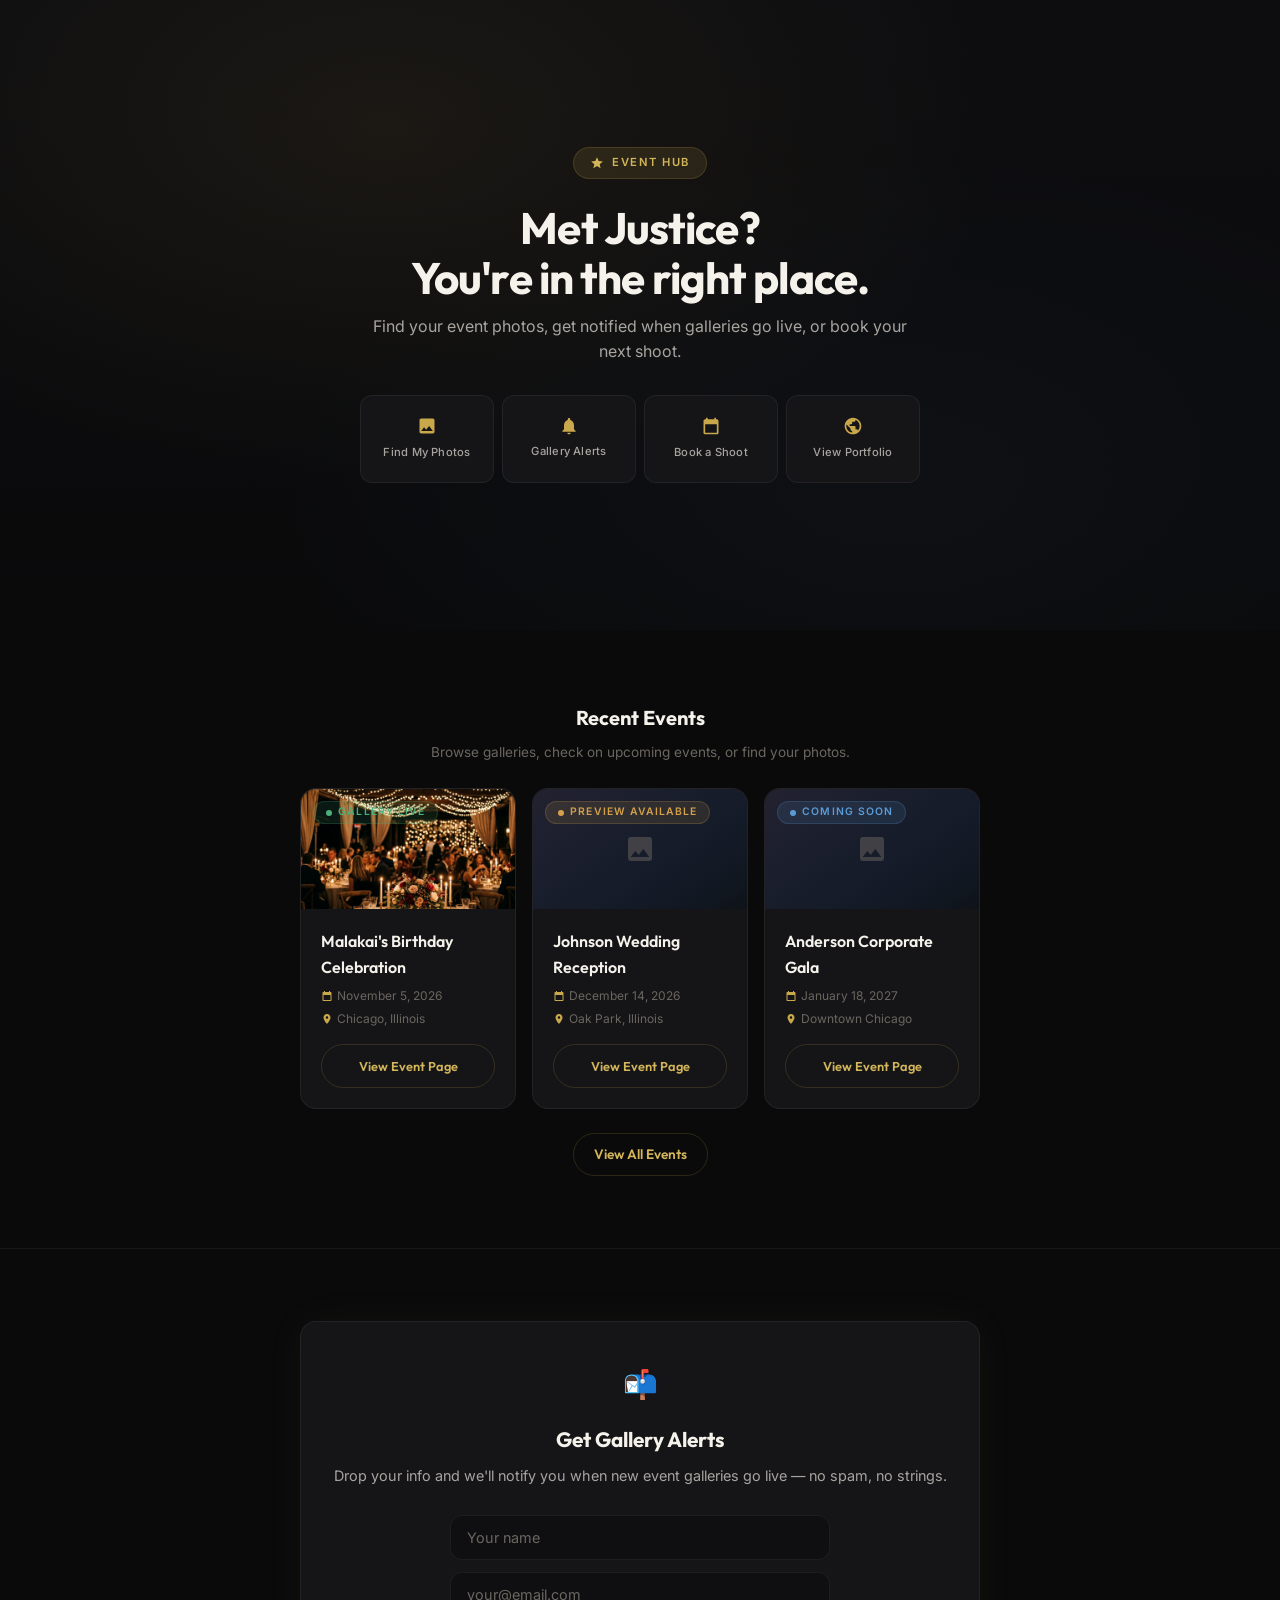
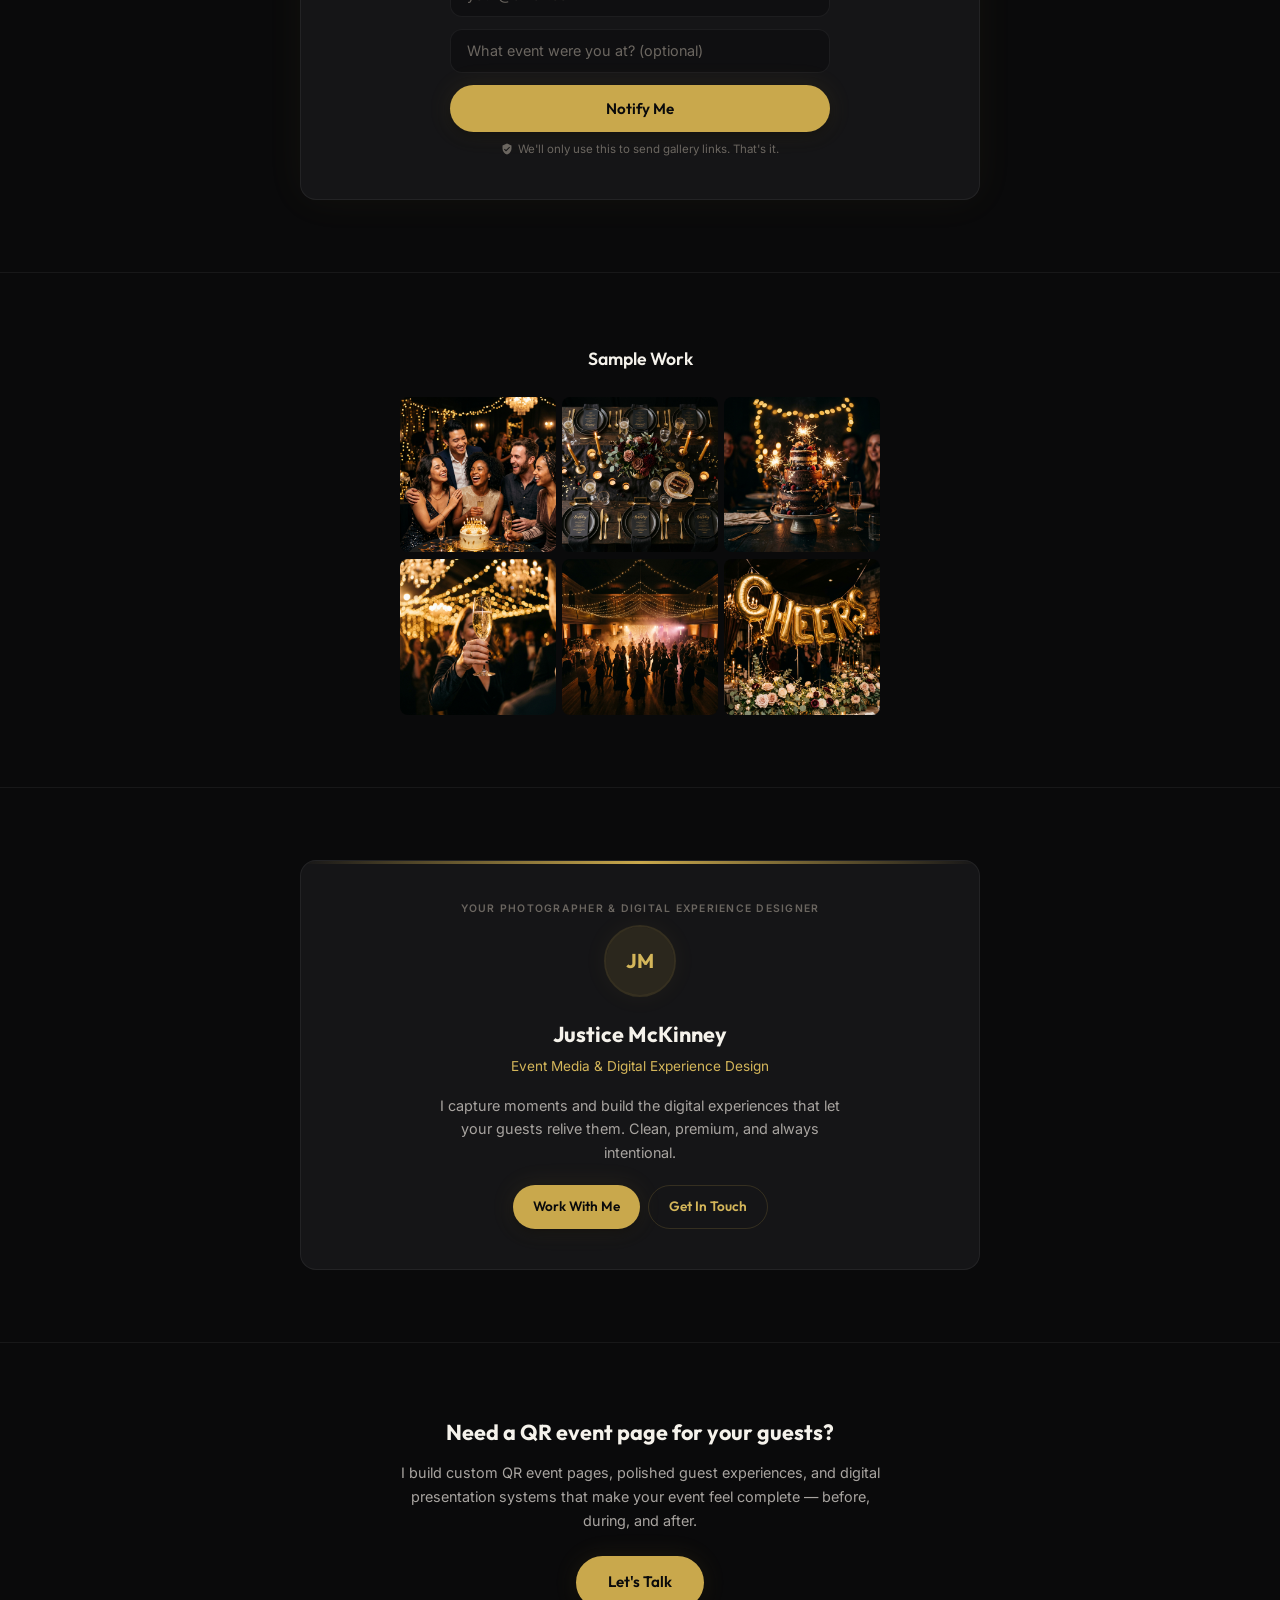
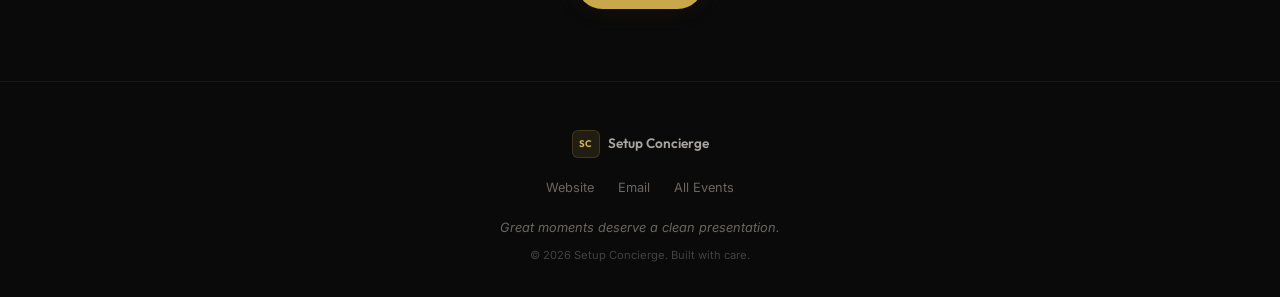
==== events/index.html @ 956a06e0 "rebuild: QR Event Hub System — shared architecture, status model, 3 page types - Universal QR Landin" ====
<!DOCTYPE html>
<html lang="en">
<head>
  <meta charset="UTF-8" />
  <meta name="viewport" content="width=device-width, initial-scale=1.0" />
  <title>Event Photos & Galleries — Justice McKinney</title>
  <meta name="description" content="Find your event photos, get gallery alerts, or book your next shoot. A curated digital experience by Justice McKinney." />
  <meta property="og:title" content="Event Photos & Galleries — Justice McKinney" />
  <meta property="og:description" content="Find your event photos, get notified when galleries go live, or book your next shoot." />
  <meta property="og:type" content="website" />
  <meta name="twitter:card" content="summary" />
  <link rel="icon" type="image/png" href="../images/favicon.png" />
  <link rel="apple-touch-icon" href="../images/favicon.png" />
  <link rel="preconnect" href="https://fonts.googleapis.com" />
  <link rel="preconnect" href="https://fonts.gstatic.com" crossorigin />
  <link href="https://fonts.googleapis.com/css2?family=Outfit:wght@400;600;700;800&family=Inter:wght@300;400;500;600&display=swap" rel="stylesheet" />
  <link rel="stylesheet" href="./css/events.css" />
  <script defer data-domain="setupconcierge.com" src="https://plausible.io/js/script.js"></script>
</head>

<body data-page-type="universal">
  <div class="page-loader" aria-hidden="true"></div>

  <!-- =====================
       HERO
       ===================== -->
  <section class="hero universal-hero" id="hero">
    <div class="hero__bg hero__bg--gradient"></div>

    <div class="hero__content" data-animate>
      <span class="hero__eyebrow">
        <svg class="hero__eyebrow-icon" viewBox="0 0 24 24" fill="currentColor">
          <path d="M12 17.27L18.18 21l-1.64-7.03L22 9.24l-7.19-.61L12 2 9.19 8.63 2 9.24l5.46 4.73L5.82 21z"/>
        </svg>
        Event Hub
      </span>

      <h1 class="hero__title">Met Justice?<br>You're in the right place.</h1>
      <p class="hero__subtitle">
        Find your event photos, get notified when galleries go live, or book your next shoot.
      </p>

      <div class="universal-actions" data-stagger>
        <a href="directory.html" class="quick-action">
          <svg class="quick-action__icon" viewBox="0 0 24 24">
            <path d="M21 19V5c0-1.1-.9-2-2-2H5c-1.1 0-2 .9-2 2v14c0 1.1.9 2 2 2h14c1.1 0 2-.9 2-2zM8.5 13.5l2.5 3.01L14.5 12l4.5 6H5l3.5-4.5z"/>
          </svg>
          Find My Photos
        </a>
        <button class="quick-action" data-action="notify">
          <svg class="quick-action__icon" viewBox="0 0 24 24">
            <path d="M12 22c1.1 0 2-.9 2-2h-4c0 1.1.9 2 2 2zm6-6v-5c0-3.07-1.63-5.64-4.5-6.32V4c0-.83-.67-1.5-1.5-1.5s-1.5.67-1.5 1.5v.68C7.64 5.36 6 7.92 6 11v5l-2 2v1h16v-1l-2-2z"/>
          </svg>
          Gallery Alerts
        </button>
        <a href="https://setupconcierge.com/contact" class="quick-action">
          <svg class="quick-action__icon" viewBox="0 0 24 24">
            <path d="M19 4h-1V2h-2v2H8V2H6v2H5c-1.11 0-1.99.9-1.99 2L3 20a2 2 0 002 2h14c1.1 0 2-.9 2-2V6c0-1.1-.9-2-2-2zm0 16H5V10h14v10z"/>
          </svg>
          Book a Shoot
        </a>
        <a href="https://setupconcierge.com" class="quick-action" target="_blank" rel="noopener">
          <svg class="quick-action__icon" viewBox="0 0 24 24">
            <path d="M12 2C6.48 2 2 6.48 2 12s4.48 10 10 10 10-4.48 10-10S17.52 2 12 2zm-1 17.93c-3.95-.49-7-3.85-7-7.93 0-.62.08-1.21.21-1.79L9 15v1c0 1.1.9 2 2 2v1.93zm6.9-2.54c-.26-.81-1-1.39-1.9-1.39h-1v-3c0-.55-.45-1-1-1H8v-2h2c.55 0 1-.45 1-1V7h2c1.1 0 2-.9 2-2v-.41c2.93 1.19 5 4.06 5 7.41 0 2.08-.8 3.97-2.1 5.39z"/>
          </svg>
          View Portfolio
        </a>
      </div>
    </div>
  </section>


  <!-- =====================
       RECENT EVENTS
       ===================== -->
  <section class="section" id="eventsSection">
    <div class="container">
      <h2 class="events-strip__heading" data-animate>Recent Events</h2>
      <p class="events-strip__subtext" data-animate>Browse galleries, check on upcoming events, or find your photos.</p>

      <div class="events-strip__grid" id="eventsGrid" data-stagger>
        <!-- Populated by JS from EVENTS_REGISTRY -->
      </div>

      <div style="text-align: center; margin-top: 1.5rem;" data-animate>
        <a href="directory.html" class="btn btn--outline btn--sm">View All Events</a>
      </div>
    </div>
  </section>


  <!-- =====================
       LEAD CAPTURE
       ===================== -->
  <section class="section signup" id="signupSection">
    <div class="container">
      <div class="signup__card" data-animate="scale">
        <span class="signup__icon">📬</span>
        <h2 class="signup__heading">Get Gallery Alerts</h2>
        <p class="signup__subtext">
          Drop your info and we'll notify you when new event galleries go live — no spam, no strings.
        </p>

        <form class="signup__form" data-form="signup" novalidate>
          <input type="text" name="name" class="form-input" placeholder="Your name" required autocomplete="name" />
          <div class="form-error"></div>
          <input type="email" name="email" class="form-input" placeholder="your@email.com" required autocomplete="email" />
          <div class="form-error"></div>
          <input type="text" name="event" class="form-input" placeholder="What event were you at? (optional)" autocomplete="off" />
          <button type="submit" class="btn btn--primary btn--full">Notify Me</button>
        </form>

        <p class="form-trust">
          <svg class="form-trust-icon" viewBox="0 0 24 24" fill="currentColor">
            <path d="M12 1L3 5v6c0 5.55 3.84 10.74 9 12 5.16-1.26 9-6.45 9-12V5l-9-4zm-2 16l-4-4 1.41-1.41L10 14.17l6.59-6.59L18 9l-8 8z"/>
          </svg>
          We'll only use this to send gallery links. That's it.
        </p>

        <div class="signup__success" id="signupSuccess">
          <span class="signup__state-icon">🎉</span>
          <h3>You're on the list!</h3>
          <p>We'll send gallery links to your inbox as soon as they're ready.</p>
        </div>
        <div class="signup__error-state" id="signupError">
          <span class="signup__state-icon">⚠️</span>
          <h3>Something went wrong</h3>
          <p>Please try again in a moment.</p>
        </div>
      </div>
    </div>
  </section>


  <!-- =====================
       SAMPLE WORK STRIP
       ===================== -->
  <section class="section trust-strip" id="trustStrip">
    <div class="container">
      <h2 class="trust-strip__heading" data-animate>Sample Work</h2>
      <div class="trust-strip__grid" data-stagger>
        <div class="trust-strip__item"><img src="malakais-birthday/images/gallery-1.png" alt="Event celebration" loading="lazy" /></div>
        <div class="trust-strip__item"><img src="malakais-birthday/images/gallery-2.png" alt="Event details" loading="lazy" /></div>
        <div class="trust-strip__item"><img src="malakais-birthday/images/gallery-3.png" alt="Event moment" loading="lazy" /></div>
        <div class="trust-strip__item"><img src="malakais-birthday/images/gallery-4.png" alt="Event toast" loading="lazy" /></div>
        <div class="trust-strip__item"><img src="malakais-birthday/images/gallery-5.png" alt="Event dance floor" loading="lazy" /></div>
        <div class="trust-strip__item"><img src="malakais-birthday/images/gallery-6.png" alt="Event decor" loading="lazy" /></div>
      </div>
    </div>
  </section>


  <!-- =====================
       CREATOR BLOCK
       ===================== -->
  <section class="section creator">
    <div class="container">
      <div class="creator__card" data-animate="scale">
        <p class="creator__label">Your Photographer & Digital Experience Designer</p>
        <div class="creator__avatar"><span class="creator__avatar-initials">JM</span></div>
        <h3 class="creator__name">Justice McKinney</h3>
        <p class="creator__title">Event Media & Digital Experience Design</p>
        <p class="creator__description">
          I capture moments and build the digital experiences that let your guests relive them.
          Clean, premium, and always intentional.
        </p>
        <div class="creator__actions">
          <a href="https://setupconcierge.com/contact" class="btn btn--primary btn--sm">Work With Me</a>
          <a href="mailto:admin@setupconcierge.com" class="btn btn--outline btn--sm">Get In Touch</a>
        </div>
      </div>
    </div>
  </section>


  <!-- =====================
       CLOSING CTA
       ===================== -->
  <section class="section">
    <div class="container">
      <div class="soft-offer__inner" data-animate>
        <h2 class="soft-offer__heading">Need a QR event page for your guests?</h2>
        <p class="soft-offer__text">
          I build custom QR event pages, polished guest experiences, and digital presentation systems
          that make your event feel complete — before, during, and after.
        </p>
        <a href="https://setupconcierge.com/contact" class="btn btn--primary">Let's Talk</a>
      </div>
    </div>
  </section>


  <!-- =====================
       FOOTER
       ===================== -->
  <footer class="footer">
    <div class="container">
      <div class="footer__brand">
        <div class="footer__logo-mark">SC</div>
        <span class="footer__brand-name">Setup Concierge</span>
      </div>
      <div class="footer__links">
        <a href="https://setupconcierge.com" class="footer__link" target="_blank" rel="noopener">Website</a>
        <a href="mailto:admin@setupconcierge.com" class="footer__link">Email</a>
        <a href="directory.html" class="footer__link">All Events</a>
      </div>
      <p class="footer__closing">Great moments deserve a clean presentation.</p>
      <p class="footer__copyright">© 2026 Setup Concierge. Built with care.</p>
    </div>
  </footer>

  <div class="toast" id="toast" role="status" aria-live="polite"></div>

  <!-- =====================
       EVENTS REGISTRY
       ===================== -->
  <script>
    /* FUTURE: Replace with API call to CMS / Supabase / Airtable / Firebase
       Example: const EVENTS_REGISTRY = await fetch('/api/events').then(r => r.json()); */
    const EVENTS_REGISTRY = [
      {
        slug: 'malakais-birthday',
        title: "Malakai's Birthday Celebration",
        date: 'November 5, 2026',
        location: 'Chicago, Illinois',
        status: 'gallery-live',
        coverImage: 'malakais-birthday/images/hero.png',
      },
      {
        slug: 'johnson-wedding-reception',
        title: 'Johnson Wedding Reception',
        date: 'December 14, 2026',
        location: 'Oak Park, Illinois',
        status: 'preview-available',
        coverImage: '',
      },
      {
        slug: 'anderson-corporate-gala',
        title: 'Anderson Corporate Gala',
        date: 'January 18, 2027',
        location: 'Downtown Chicago',
        status: 'coming-soon',
        coverImage: '',
      },
    ];
  </script>
  <script src="./js/events.js"></script>
</body>
</html>
---- events/css/events.css ----
/* ============================================
   QR EVENT HUB — Shared Stylesheet
   Setup Concierge Event Experience System

   Single shared CSS file for:
   · Universal QR Landing Page
   · Event Shell Pages
   · Event Directory Page
   ============================================ */


/* ===========================================
   1. DESIGN TOKENS
   =========================================== */

:root {
  /* Surface Colors */
  --bg-primary: #0a0a0b;
  --bg-secondary: #111113;
  --bg-card: #151517;
  --bg-card-hover: #1c1c1f;
  --bg-surface: #1a1a1d;
  --bg-input: #0f0f11;

  /* Accent — warm gold */
  --accent: #c9a84c;
  --accent-soft: rgba(201, 168, 76, 0.12);
  --accent-glow: rgba(201, 168, 76, 0.06);
  --accent-text: #d4b65a;

  /* Text */
  --text-primary: #f5f2eb;
  --text-secondary: #a8a4a0;
  --text-muted: #6b6660;
  --text-inverse: #0a0a0b;

  /* Borders */
  --border-subtle: rgba(255, 255, 255, 0.06);
  --border-accent: rgba(201, 168, 76, 0.18);

  /* Status Colors */
  --status-coming: #5b9bd5;
  --status-live: #e55050;
  --status-preview: #d4a04c;
  --status-gallery: #4caf7c;
  --status-archived: #6b6660;

  /* Shadows */
  --shadow-sm: 0 1px 2px rgba(0,0,0,0.3);
  --shadow-md: 0 4px 12px rgba(0,0,0,0.4);
  --shadow-lg: 0 8px 32px rgba(0,0,0,0.5);
  --shadow-glow: 0 0 40px rgba(201, 168, 76, 0.05);

  /* Radii */
  --radius-sm: 8px;
  --radius-md: 12px;
  --radius-lg: 16px;
  --radius-xl: 20px;
  --radius-full: 9999px;

  /* Typography */
  --font-display: 'Outfit', sans-serif;
  --font-body: 'Inter', sans-serif;

  /* Motion */
  --ease-out: cubic-bezier(0.16, 1, 0.3, 1);
  --ease-spring: cubic-bezier(0.34, 1.56, 0.64, 1);

  /* Layout */
  --max-width: 720px;
  --max-width-wide: 960px;
  --section-gap: 3.5rem;
}


/* ===========================================
   2. RESET & BASE
   =========================================== */

*, *::before, *::after {
  margin: 0; padding: 0; box-sizing: border-box;
}

html {
  scroll-behavior: smooth;
  -webkit-text-size-adjust: 100%;
}

body {
  font-family: var(--font-body);
  background: var(--bg-primary);
  color: var(--text-primary);
  line-height: 1.6;
  -webkit-font-smoothing: antialiased;
  -moz-osx-font-smoothing: grayscale;
  overflow-x: hidden;
}

img { max-width: 100%; height: auto; display: block; }

a {
  color: var(--accent-text);
  text-decoration: none;
  transition: color 0.2s ease;
}
a:hover { color: var(--accent); }

button {
  font-family: var(--font-body);
  cursor: pointer;
  border: none;
  background: none;
}


/* ===========================================
   3. LAYOUT
   =========================================== */

.container {
  width: 100%;
  max-width: var(--max-width);
  margin: 0 auto;
  padding: 0 1.25rem;
}

.container--wide {
  max-width: var(--max-width-wide);
}

.section {
  padding: var(--section-gap) 0;
}

.section + .section {
  border-top: 1px solid var(--border-subtle);
}

.text-center { text-align: center; }


/* ===========================================
   4. TYPOGRAPHY
   =========================================== */

.heading-xl {
  font-family: var(--font-display);
  font-size: clamp(2rem, 7vw, 3.25rem);
  font-weight: 700;
  line-height: 1.12;
  letter-spacing: -0.02em;
}

.heading-lg {
  font-family: var(--font-display);
  font-size: clamp(1.5rem, 5vw, 2rem);
  font-weight: 700;
  line-height: 1.2;
}

.heading-md {
  font-family: var(--font-display);
  font-size: 1.35rem;
  font-weight: 700;
}

.heading-sm {
  font-family: var(--font-display);
  font-size: 1.15rem;
  font-weight: 700;
}

.subtext {
  font-size: 1rem;
  color: var(--text-secondary);
  line-height: 1.55;
}

.muted { color: var(--text-muted); }


/* ===========================================
   5. BUTTONS
   =========================================== */

.btn {
  display: inline-flex;
  align-items: center;
  justify-content: center;
  gap: 0.5rem;
  font-family: var(--font-display);
  font-weight: 600;
  font-size: 0.95rem;
  padding: 0.875rem 2rem;
  border-radius: var(--radius-full);
  transition: all 0.25s var(--ease-out);
  text-decoration: none;
  white-space: nowrap;
  cursor: pointer;
  border: none;
}

.btn-icon { width: 18px; height: 18px; flex-shrink: 0; }

.btn--primary {
  background: var(--accent);
  color: var(--text-inverse);
  box-shadow: var(--shadow-md), 0 0 24px rgba(201, 168, 76, 0.12);
}
.btn--primary:hover {
  background: #d4b65a;
  color: var(--text-inverse);
  transform: translateY(-1px);
  box-shadow: var(--shadow-lg), 0 0 40px rgba(201, 168, 76, 0.2);
}
.btn--primary:active { transform: translateY(0); }

.btn--secondary {
  background: rgba(255, 255, 255, 0.06);
  color: var(--text-primary);
  border: 1px solid var(--border-subtle);
  backdrop-filter: blur(8px);
}
.btn--secondary:hover {
  background: rgba(255, 255, 255, 0.1);
  color: var(--text-primary);
  border-color: rgba(255, 255, 255, 0.12);
  transform: translateY(-1px);
}

.btn--outline {
  background: transparent;
  color: var(--accent-text);
  border: 1px solid var(--border-accent);
}
.btn--outline:hover {
  background: var(--accent-soft);
  color: var(--accent);
  transform: translateY(-1px);
}

.btn--sm { font-size: 0.85rem; padding: 0.625rem 1.25rem; }
.btn--lg { font-size: 1rem; padding: 1rem 2.5rem; }
.btn--full { width: 100%; }


/* ===========================================
   6. STATUS CHIPS
   =========================================== */

.status-chip {
  display: inline-flex;
  align-items: center;
  gap: 0.4rem;
  font-family: var(--font-body);
  font-size: 0.65rem;
  font-weight: 600;
  letter-spacing: 0.1em;
  text-transform: uppercase;
  padding: 0.35rem 0.75rem;
  border-radius: var(--radius-full);
  line-height: 1;
}

.status-chip__dot {
  width: 6px; height: 6px;
  border-radius: 50%;
  flex-shrink: 0;
}

.status-chip--coming-soon {
  background: rgba(91, 155, 213, 0.12);
  color: var(--status-coming);
  border: 1px solid rgba(91, 155, 213, 0.2);
}
.status-chip--coming-soon .status-chip__dot { background: var(--status-coming); }

.status-chip--capturing-live {
  background: rgba(229, 80, 80, 0.12);
  color: var(--status-live);
  border: 1px solid rgba(229, 80, 80, 0.25);
}
.status-chip--capturing-live .status-chip__dot {
  background: var(--status-live);
  animation: pulse-dot 1.5s ease-in-out infinite;
}

.status-chip--preview-available {
  background: rgba(212, 160, 76, 0.12);
  color: var(--status-preview);
  border: 1px solid rgba(212, 160, 76, 0.2);
}
.status-chip--preview-available .status-chip__dot { background: var(--status-preview); }

.status-chip--gallery-live {
  background: rgba(76, 175, 124, 0.12);
  color: var(--status-gallery);
  border: 1px solid rgba(76, 175, 124, 0.2);
}
.status-chip--gallery-live .status-chip__dot { background: var(--status-gallery); }

.status-chip--archived {
  background: rgba(107, 102, 96, 0.12);
  color: var(--status-archived);
  border: 1px solid rgba(107, 102, 96, 0.2);
}
.status-chip--archived .status-chip__dot { background: var(--status-archived); }

@keyframes pulse-dot {
  0%, 100% { opacity: 1; transform: scale(1); }
  50% { opacity: 0.4; transform: scale(1.4); }
}


/* ===========================================
   7. CARDS
   =========================================== */

.card {
  background: var(--bg-card);
  border: 1px solid var(--border-subtle);
  border-radius: var(--radius-lg);
  overflow: hidden;
  transition: all 0.3s var(--ease-out);
}

.card:hover {
  border-color: var(--border-accent);
  transform: translateY(-3px);
  box-shadow: var(--shadow-lg), var(--shadow-glow);
}

.card__cover {
  aspect-ratio: 16 / 9;
  background: linear-gradient(145deg, #1a1a2e, #16213e, #0f3460);
  position: relative;
  overflow: hidden;
}

.card__cover img {
  width: 100%; height: 100%;
  object-fit: cover;
}

.card__cover-placeholder {
  width: 100%; height: 100%;
  display: flex;
  align-items: center;
  justify-content: center;
  background: linear-gradient(145deg, rgba(201,168,76,0.05), rgba(15,15,17,0.9));
}

.card__cover-placeholder svg {
  width: 32px; height: 32px;
  fill: var(--text-muted);
  opacity: 0.5;
}

.card__cover .status-chip {
  position: absolute;
  top: 0.75rem;
  left: 0.75rem;
}

.card__body {
  padding: 1.25rem;
}

.card__title {
  font-family: var(--font-display);
  font-size: 1rem;
  font-weight: 600;
  margin-bottom: 0.35rem;
  color: var(--text-primary);
}

.card__meta {
  font-size: 0.75rem;
  color: var(--text-muted);
  margin-bottom: 1rem;
  display: flex;
  flex-wrap: wrap;
  gap: 0.25rem 0.75rem;
}

.card__meta-item {
  display: inline-flex;
  align-items: center;
  gap: 0.25rem;
}

.card__meta-icon {
  width: 12px; height: 12px;
  fill: var(--accent);
  flex-shrink: 0;
}

.card__action .btn {
  width: 100%;
  font-size: 0.8rem;
  padding: 0.65rem 1rem;
}


/* ===========================================
   8. FORMS
   =========================================== */

.form-input {
  width: 100%;
  padding: 0.8rem 1rem;
  font-family: var(--font-body);
  font-size: 0.9rem;
  background: var(--bg-input);
  border: 1px solid var(--border-subtle);
  border-radius: var(--radius-md);
  color: var(--text-primary);
  transition: border-color 0.2s ease, box-shadow 0.2s ease;
}

.form-input::placeholder { color: var(--text-muted); }

.form-input:focus {
  outline: none;
  border-color: var(--accent);
  box-shadow: 0 0 0 3px var(--accent-soft);
}

.form-input.error { border-color: #e55050; }

.form-error {
  font-size: 0.75rem;
  color: #e55050;
  text-align: left;
  margin-top: -0.35rem;
  display: none;
}
.form-error.show { display: block; }

.form-trust {
  font-size: 0.72rem;
  color: var(--text-muted);
  display: flex;
  align-items: center;
  justify-content: center;
  gap: 0.35rem;
  margin-top: 0.5rem;
}

.form-trust-icon { width: 12px; height: 12px; flex-shrink: 0; }


/* ===========================================
   9. QUICK ACTIONS
   =========================================== */

.quick-actions {
  padding: 2rem 0;
  border-bottom: 1px solid var(--border-subtle);
}

.quick-actions__grid {
  display: grid;
  grid-template-columns: repeat(4, 1fr);
  gap: 0.5rem;
}

.quick-action {
  display: flex;
  flex-direction: column;
  align-items: center;
  gap: 0.5rem;
  padding: 1rem 0.25rem;
  border-radius: var(--radius-md);
  background: var(--bg-card);
  border: 1px solid var(--border-subtle);
  color: var(--text-secondary);
  font-size: 0.65rem;
  font-weight: 500;
  text-align: center;
  transition: all 0.25s var(--ease-out);
  cursor: pointer;
  letter-spacing: 0.02em;
}

.quick-action:hover {
  background: var(--bg-card-hover);
  color: var(--text-primary);
  border-color: var(--border-accent);
  transform: translateY(-2px);
}

.quick-action__icon {
  width: 20px; height: 20px;
  fill: var(--accent);
  transition: transform 0.25s var(--ease-spring);
}

.quick-action:hover .quick-action__icon { transform: scale(1.1); }


/* ===========================================
   10. HERO — Shared Base
   =========================================== */

.hero {
  position: relative;
  min-height: 100vh;
  min-height: 100dvh;
  display: flex;
  align-items: center;
  justify-content: center;
  text-align: center;
  overflow: hidden;
}

.hero__bg {
  position: absolute;
  inset: 0;
  z-index: 0;
}

.hero__bg img {
  width: 100%; height: 100%;
  object-fit: cover;
  filter: brightness(0.3) saturate(0.9);
}

/* CSS gradient hero (no image needed) */
.hero__bg--gradient {
  background:
    radial-gradient(ellipse at 30% 20%, rgba(201,168,76,0.08) 0%, transparent 50%),
    radial-gradient(ellipse at 70% 80%, rgba(91,155,213,0.04) 0%, transparent 50%),
    linear-gradient(180deg, #0d0d10 0%, #0a0a0b 100%);
}

.hero__overlay {
  position: absolute;
  inset: 0;
  background: linear-gradient(
    180deg,
    rgba(10, 10, 11, 0.2) 0%,
    rgba(10, 10, 11, 0.45) 35%,
    rgba(10, 10, 11, 0.8) 70%,
    rgba(10, 10, 11, 1) 100%
  );
  z-index: 1;
}

.hero__content {
  position: relative;
  z-index: 2;
  padding: 2rem 1.25rem;
  max-width: 600px;
}

.hero__eyebrow {
  display: inline-flex;
  align-items: center;
  gap: 0.5rem;
  font-family: var(--font-body);
  font-size: 0.7rem;
  font-weight: 600;
  letter-spacing: 0.14em;
  text-transform: uppercase;
  color: var(--accent-text);
  margin-bottom: 1.5rem;
  padding: 0.4rem 1rem;
  background: var(--accent-soft);
  border: 1px solid var(--border-accent);
  border-radius: var(--radius-full);
}

.hero__eyebrow-icon {
  width: 14px; height: 14px; flex-shrink: 0;
}

.hero__title {
  font-family: var(--font-display);
  font-size: clamp(2rem, 7vw, 3.25rem);
  font-weight: 700;
  line-height: 1.12;
  letter-spacing: -0.02em;
  color: var(--text-primary);
  margin-bottom: 0.75rem;
}

.hero__subtitle {
  font-size: 1rem;
  color: var(--text-secondary);
  line-height: 1.55;
  margin-bottom: 0.25rem;
}

.hero__event-name {
  font-family: var(--font-display);
  font-size: 1.15rem;
  font-weight: 600;
  color: var(--accent-text);
  margin-top: 0.75rem;
}

.hero__meta {
  display: flex;
  flex-wrap: wrap;
  justify-content: center;
  gap: 0.4rem 1.25rem;
  font-size: 0.8rem;
  color: var(--text-muted);
  margin-top: 1rem;
  margin-bottom: 2rem;
}

.hero__meta-item {
  display: inline-flex;
  align-items: center;
  gap: 0.35rem;
}

.hero__meta-icon {
  width: 14px; height: 14px;
  flex-shrink: 0;
  fill: var(--accent);
}

.hero__actions {
  display: flex;
  flex-direction: column;
  gap: 0.75rem;
  align-items: center;
}

@media (min-width: 480px) {
  .hero__actions {
    flex-direction: row;
    justify-content: center;
  }
}

/* Status banner on event pages */
.hero__status {
  margin-bottom: 1rem;
}


/* ===========================================
   11. EVENT CONTEXT
   =========================================== */

.event-context { text-align: center; }

.event-context__icon {
  font-size: 2rem;
  margin-bottom: 1rem;
  display: block;
}

.event-context__heading {
  font-family: var(--font-display);
  font-size: 1.5rem;
  font-weight: 700;
  margin-bottom: 1rem;
}

.event-context__message {
  font-size: 0.95rem;
  color: var(--text-secondary);
  line-height: 1.75;
  max-width: 520px;
  margin: 0 auto;
}

.event-context__host {
  margin-top: 1.5rem;
  font-size: 0.85rem;
  color: var(--text-muted);
}


/* ===========================================
   12. GALLERY SECTION
   =========================================== */

.gallery__heading {
  font-family: var(--font-display);
  font-size: 1.35rem;
  font-weight: 700;
  text-align: center;
  margin-bottom: 0.5rem;
}

.gallery__subtext {
  text-align: center;
  font-size: 0.85rem;
  color: var(--text-muted);
  margin-bottom: 2rem;
}

/* Gallery grid */
.gallery__grid {
  display: grid;
  grid-template-columns: repeat(3, 1fr);
  gap: 0.4rem;
}

.gallery__item {
  position: relative;
  aspect-ratio: 1;
  border-radius: var(--radius-sm);
  overflow: hidden;
  cursor: pointer;
  background: var(--bg-card);
}

.gallery__item img {
  width: 100%; height: 100%;
  object-fit: cover;
  transition: transform 0.5s var(--ease-out), filter 0.3s ease;
}

.gallery__item:hover img {
  transform: scale(1.06);
  filter: brightness(1.1);
}

.gallery__item::after {
  content: '';
  position: absolute;
  inset: 0;
  background: linear-gradient(180deg, transparent 50%, rgba(0,0,0,0.35) 100%);
  opacity: 0;
  transition: opacity 0.3s ease;
  pointer-events: none;
}

.gallery__item:hover::after { opacity: 1; }

.gallery__cta {
  text-align: center;
  margin-top: 2rem;
}

/* Gallery more-coming indicator */
.gallery__more {
  text-align: center;
  margin-top: 1.5rem;
  font-size: 0.8rem;
  color: var(--text-muted);
  display: flex;
  align-items: center;
  justify-content: center;
  gap: 0.4rem;
}

.gallery__more-dot {
  width: 6px; height: 6px;
  border-radius: 50%;
  background: var(--status-preview);
  animation: pulse-dot 1.5s ease-in-out infinite;
}

/* --- Gallery EMPTY State --- */
.gallery__empty {
  text-align: center;
  padding: 3rem 1.5rem;
  background: var(--bg-card);
  border: 1px dashed rgba(255,255,255,0.08);
  border-radius: var(--radius-lg);
}

.gallery__empty-icon {
  width: 48px; height: 48px;
  margin: 0 auto 1.25rem;
  fill: var(--text-muted);
  opacity: 0.4;
}

.gallery__empty-title {
  font-family: var(--font-display);
  font-size: 1.1rem;
  font-weight: 600;
  margin-bottom: 0.5rem;
  color: var(--text-primary);
}

.gallery__empty-text {
  font-size: 0.85rem;
  color: var(--text-secondary);
  line-height: 1.6;
  max-width: 360px;
  margin: 0 auto 1.5rem;
}

/* --- Gallery TEASER State (shimmer placeholders) --- */
.gallery__teaser-grid {
  display: grid;
  grid-template-columns: repeat(3, 1fr);
  gap: 0.4rem;
  margin-bottom: 1.5rem;
}

.gallery__teaser-item {
  aspect-ratio: 1;
  border-radius: var(--radius-sm);
  background: linear-gradient(110deg, var(--bg-card) 30%, var(--bg-card-hover) 50%, var(--bg-card) 70%);
  background-size: 200% 100%;
  animation: shimmer 2s ease-in-out infinite;
  position: relative;
  overflow: hidden;
}

.gallery__teaser-item::after {
  content: '';
  position: absolute;
  inset: 0;
  display: flex;
  align-items: center;
  justify-content: center;
}

@keyframes shimmer {
  0% { background-position: 200% 0; }
  100% { background-position: -200% 0; }
}


/* ===========================================
   13. SIGNUP / NOTIFICATION FORM
   =========================================== */

.signup { text-align: center; }

.signup__card {
  background: var(--bg-card);
  border: 1px solid var(--border-subtle);
  border-radius: var(--radius-lg);
  padding: 2.5rem 1.5rem;
  box-shadow: var(--shadow-glow);
}

.signup__icon {
  font-size: 1.75rem;
  margin-bottom: 1rem;
  display: block;
}

.signup__heading {
  font-family: var(--font-display);
  font-size: 1.3rem;
  font-weight: 700;
  margin-bottom: 0.5rem;
}

.signup__subtext {
  font-size: 0.9rem;
  color: var(--text-secondary);
  margin-bottom: 1.75rem;
  line-height: 1.6;
}

.signup__form {
  display: flex;
  flex-direction: column;
  gap: 0.75rem;
  max-width: 380px;
  margin: 0 auto;
}

/* Success / Error states */
.signup__success,
.signup__error-state {
  display: none;
  text-align: center;
  padding: 1rem 0;
}

.signup__success.show,
.signup__error-state.show { display: block; }

.signup__state-icon {
  font-size: 2.5rem;
  margin-bottom: 0.75rem;
  display: block;
}

.signup__success h3,
.signup__error-state h3 {
  font-family: var(--font-display);
  font-size: 1.15rem;
  margin-bottom: 0.5rem;
}

.signup__success p,
.signup__error-state p {
  font-size: 0.9rem;
  color: var(--text-secondary);
}


/* ===========================================
   14. CREATOR / BRAND BLOCK
   =========================================== */

.creator { text-align: center; }

.creator__card {
  background: var(--bg-card);
  border: 1px solid var(--border-subtle);
  border-radius: var(--radius-lg);
  padding: 2.5rem 1.5rem;
  position: relative;
  overflow: hidden;
}

.creator__card::before {
  content: '';
  position: absolute;
  top: 0; left: 0; right: 0;
  height: 3px;
  background: linear-gradient(90deg, transparent, var(--accent), transparent);
}

.creator__label {
  font-size: 0.65rem;
  font-weight: 600;
  letter-spacing: 0.12em;
  text-transform: uppercase;
  color: var(--text-muted);
  margin-bottom: 0.5rem;
}

.creator__avatar {
  width: 72px; height: 72px;
  border-radius: 50%;
  margin: 0 auto 1.25rem;
  border: 2px solid var(--border-accent);
  box-shadow: 0 0 24px var(--accent-glow);
  overflow: hidden;
  display: flex;
  align-items: center;
  justify-content: center;
}

.creator__avatar img {
  width: 100%; height: 100%;
  object-fit: cover;
}

.creator__avatar-initials {
  font-family: var(--font-display);
  font-size: 1.25rem;
  font-weight: 700;
  color: var(--accent-text);
  background: var(--accent-soft);
  width: 100%; height: 100%;
  display: flex;
  align-items: center;
  justify-content: center;
}

.creator__name {
  font-family: var(--font-display);
  font-size: 1.35rem;
  font-weight: 700;
  margin-bottom: 0.25rem;
}

.creator__title {
  font-size: 0.85rem;
  color: var(--accent-text);
  margin-bottom: 1rem;
}

.creator__description {
  font-size: 0.9rem;
  color: var(--text-secondary);
  line-height: 1.65;
  max-width: 400px;
  margin: 0 auto 1.25rem;
}

.creator__brand-line {
  font-size: 0.75rem;
  color: var(--text-muted);
  margin-bottom: 1.25rem;
}

.creator__actions {
  display: flex;
  flex-wrap: wrap;
  gap: 0.5rem;
  justify-content: center;
}


/* ===========================================
   15. SOFT OFFER
   =========================================== */

.soft-offer__inner {
  text-align: center;
  max-width: 480px;
  margin: 0 auto;
}

.soft-offer__heading {
  font-family: var(--font-display);
  font-size: 1.35rem;
  font-weight: 700;
  margin-bottom: 0.75rem;
}

.soft-offer__text {
  font-size: 0.9rem;
  color: var(--text-secondary);
  line-height: 1.65;
  margin-bottom: 1.5rem;
}


/* ===========================================
   16. FOOTER
   =========================================== */

.footer {
  padding: 3rem 0 2rem;
  border-top: 1px solid var(--border-subtle);
  text-align: center;
}

.footer__brand {
  display: flex;
  align-items: center;
  justify-content: center;
  gap: 0.5rem;
  margin-bottom: 1.25rem;
}

.footer__logo-mark {
  width: 28px; height: 28px;
  background: var(--accent-soft);
  border: 1px solid var(--border-accent);
  border-radius: 6px;
  display: flex;
  align-items: center;
  justify-content: center;
  font-family: var(--font-display);
  font-size: 0.6rem;
  font-weight: 700;
  color: var(--accent-text);
}

.footer__brand-name {
  font-family: var(--font-display);
  font-weight: 600;
  font-size: 0.85rem;
  color: var(--text-secondary);
}

.footer__links {
  display: flex;
  justify-content: center;
  gap: 1.5rem;
  margin-bottom: 1.25rem;
}

.footer__link {
  font-size: 0.8rem;
  color: var(--text-muted);
}
.footer__link:hover { color: var(--accent-text); }

.footer__social {
  display: flex;
  justify-content: center;
  gap: 1rem;
  margin-bottom: 1.25rem;
}

.footer__social-link {
  color: var(--text-muted);
  transition: color 0.2s ease, transform 0.2s ease;
}
.footer__social-link:hover {
  color: var(--accent-text);
  transform: scale(1.1);
}

.footer__social-icon { width: 18px; height: 18px; }

.footer__closing {
  font-size: 0.8rem;
  font-style: italic;
  color: var(--text-muted);
  margin-bottom: 0.5rem;
}

.footer__copyright {
  font-size: 0.7rem;
  color: rgba(107, 102, 96, 0.6);
}


/* ===========================================
   17. LIGHTBOX
   =========================================== */

.lightbox {
  position: fixed;
  inset: 0;
  z-index: 9998;
  background: rgba(0, 0, 0, 0.95);
  display: flex;
  align-items: center;
  justify-content: center;
  opacity: 0;
  visibility: hidden;
  transition: opacity 0.3s ease, visibility 0.3s ease;
}

.lightbox.open {
  opacity: 1;
  visibility: visible;
}

.lightbox__img {
  max-width: 90vw;
  max-height: 85vh;
  object-fit: contain;
  border-radius: var(--radius-sm);
  transition: opacity 0.2s ease;
}

.lightbox__close {
  position: absolute;
  top: 1rem; right: 1rem;
  font-size: 2rem;
  color: var(--text-secondary);
  background: rgba(0,0,0,0.5);
  border-radius: 50%;
  width: 44px; height: 44px;
  display: flex;
  align-items: center;
  justify-content: center;
  transition: color 0.2s ease;
  z-index: 2;
}
.lightbox__close:hover { color: var(--text-primary); }

.lightbox__nav {
  position: absolute;
  top: 50%;
  transform: translateY(-50%);
  font-size: 2.5rem;
  color: var(--text-secondary);
  background: rgba(0,0,0,0.4);
  border-radius: 50%;
  width: 48px; height: 48px;
  display: flex;
  align-items: center;
  justify-content: center;
  transition: color 0.2s ease, background 0.2s ease;
  z-index: 2;
}
.lightbox__nav:hover {
  color: var(--text-primary);
  background: rgba(0,0,0,0.6);
}
.lightbox__nav--prev { left: 0.75rem; }
.lightbox__nav--next { right: 0.75rem; }

.lightbox__counter {
  position: absolute;
  bottom: 1.25rem;
  left: 50%;
  transform: translateX(-50%);
  font-size: 0.8rem;
  color: var(--text-muted);
  background: rgba(0,0,0,0.5);
  padding: 0.35rem 0.75rem;
  border-radius: var(--radius-full);
}


/* ===========================================
   18. TOAST
   =========================================== */

.toast {
  position: fixed;
  bottom: 2rem;
  left: 50%;
  transform: translateX(-50%) translateY(100%);
  background: var(--bg-card);
  color: var(--text-primary);
  border: 1px solid var(--border-accent);
  padding: 0.75rem 1.5rem;
  border-radius: var(--radius-full);
  font-size: 0.85rem;
  font-weight: 500;
  box-shadow: var(--shadow-lg);
  z-index: 9999;
  opacity: 0;
  transition: all 0.35s var(--ease-out);
  white-space: nowrap;
}

.toast.show {
  opacity: 1;
  transform: translateX(-50%) translateY(0);
}


/* ===========================================
   19. PAGE LOADER
   =========================================== */

.page-loader {
  position: fixed;
  inset: 0;
  z-index: 9999;
  background: var(--bg-primary);
  display: flex;
  align-items: center;
  justify-content: center;
  transition: opacity 0.5s ease, visibility 0.5s ease;
}

.page-loader.hidden {
  opacity: 0;
  visibility: hidden;
  pointer-events: none;
}

.page-loader::after {
  content: '';
  width: 28px; height: 28px;
  border: 2px solid var(--border-subtle);
  border-top-color: var(--accent);
  border-radius: 50%;
  animation: loader-spin 0.7s linear infinite;
}

@keyframes loader-spin { to { transform: rotate(360deg); } }


/* ===========================================
   20. SCROLL ANIMATIONS
   =========================================== */

[data-animate] {
  opacity: 0;
  transform: translateY(24px);
  transition: opacity 0.7s var(--ease-out), transform 0.7s var(--ease-out);
}
[data-animate].visible {
  opacity: 1;
  transform: translateY(0);
}
[data-animate="fade"] { transform: none; }
[data-animate="scale"] { transform: scale(0.96); }
[data-animate="scale"].visible { transform: scale(1); }

[data-stagger] > * {
  opacity: 0;
  transform: translateY(16px);
  transition: opacity 0.5s var(--ease-out), transform 0.5s var(--ease-out);
}
[data-stagger].visible > *:nth-child(1) { transition-delay: 0ms; }
[data-stagger].visible > *:nth-child(2) { transition-delay: 70ms; }
[data-stagger].visible > *:nth-child(3) { transition-delay: 140ms; }
[data-stagger].visible > *:nth-child(4) { transition-delay: 210ms; }
[data-stagger].visible > *:nth-child(5) { transition-delay: 280ms; }
[data-stagger].visible > *:nth-child(6) { transition-delay: 350ms; }
[data-stagger].visible > *:nth-child(7) { transition-delay: 420ms; }
[data-stagger].visible > *:nth-child(8) { transition-delay: 490ms; }
[data-stagger].visible > *:nth-child(9) { transition-delay: 560ms; }
[data-stagger].visible > * {
  opacity: 1;
  transform: translateY(0);
}


/* ===========================================
   21. UNIVERSAL QR PAGE — Specific
   =========================================== */

.universal-hero {
  min-height: 70vh;
  min-height: 70dvh;
}

.universal-hero .hero__title {
  font-size: clamp(1.75rem, 6vw, 2.75rem);
}

.universal-actions {
  display: grid;
  grid-template-columns: repeat(2, 1fr);
  gap: 0.5rem;
  margin-top: 2rem;
  max-width: 400px;
  margin-left: auto;
  margin-right: auto;
}

.universal-actions .quick-action {
  padding: 1.25rem 0.5rem;
  font-size: 0.7rem;
}

/* Events strip */
.events-strip__heading {
  font-family: var(--font-display);
  font-size: 1.25rem;
  font-weight: 700;
  text-align: center;
  margin-bottom: 0.5rem;
}

.events-strip__subtext {
  text-align: center;
  font-size: 0.85rem;
  color: var(--text-muted);
  margin-bottom: 1.5rem;
}

.events-strip__grid {
  display: grid;
  gap: 1rem;
}

@media (min-width: 600px) {
  .events-strip__grid {
    grid-template-columns: repeat(2, 1fr);
  }
}

@media (min-width: 768px) {
  .events-strip__grid {
    grid-template-columns: repeat(3, 1fr);
  }
}

/* Portfolio / trust strip */
.trust-strip {
  text-align: center;
}

.trust-strip__heading {
  font-family: var(--font-display);
  font-size: 1.1rem;
  font-weight: 600;
  margin-bottom: 1.5rem;
}

.trust-strip__grid {
  display: grid;
  grid-template-columns: repeat(3, 1fr);
  gap: 0.4rem;
  max-width: 480px;
  margin: 0 auto;
}

.trust-strip__item {
  aspect-ratio: 1;
  border-radius: var(--radius-sm);
  overflow: hidden;
  background: linear-gradient(145deg, var(--bg-card), var(--bg-card-hover));
}

.trust-strip__item img {
  width: 100%; height: 100%;
  object-fit: cover;
}


/* ===========================================
   22. DIRECTORY PAGE — Specific
   =========================================== */

.directory-header {
  text-align: center;
  padding: 3rem 0 2rem;
}

.directory-header__title {
  font-family: var(--font-display);
  font-size: clamp(1.75rem, 5vw, 2.25rem);
  font-weight: 700;
  margin-bottom: 0.5rem;
}

.directory-header__subtext {
  font-size: 0.95rem;
  color: var(--text-secondary);
  max-width: 400px;
  margin: 0 auto;
}

/* Search */
.directory-search {
  padding: 0 0 1.5rem;
}

.directory-search__input {
  width: 100%;
  padding: 0.85rem 1rem 0.85rem 2.75rem;
  font-family: var(--font-body);
  font-size: 0.9rem;
  background: var(--bg-card);
  border: 1px solid var(--border-subtle);
  border-radius: var(--radius-full);
  color: var(--text-primary);
  transition: border-color 0.2s ease, box-shadow 0.2s ease;
}

.directory-search__input::placeholder { color: var(--text-muted); }

.directory-search__input:focus {
  outline: none;
  border-color: var(--accent);
  box-shadow: 0 0 0 3px var(--accent-soft);
}

.directory-search__wrapper {
  position: relative;
}

.directory-search__icon {
  position: absolute;
  left: 1rem;
  top: 50%;
  transform: translateY(-50%);
  width: 16px; height: 16px;
  fill: var(--text-muted);
  pointer-events: none;
}

/* Filter chips */
.directory-filters {
  display: flex;
  flex-wrap: wrap;
  gap: 0.4rem;
  justify-content: center;
  padding-bottom: 1.5rem;
}

.filter-chip {
  font-family: var(--font-body);
  font-size: 0.72rem;
  font-weight: 500;
  padding: 0.4rem 0.85rem;
  border-radius: var(--radius-full);
  background: var(--bg-card);
  border: 1px solid var(--border-subtle);
  color: var(--text-secondary);
  cursor: pointer;
  transition: all 0.2s ease;
}

.filter-chip:hover {
  border-color: var(--border-accent);
  color: var(--text-primary);
}

.filter-chip.active {
  background: var(--accent-soft);
  border-color: var(--border-accent);
  color: var(--accent-text);
}

/* Event grid */
.directory-grid {
  display: grid;
  gap: 1rem;
}

@media (min-width: 600px) {
  .directory-grid {
    grid-template-columns: repeat(2, 1fr);
  }
}

/* Empty search state */
.directory-empty {
  text-align: center;
  padding: 3rem 1.5rem;
  color: var(--text-muted);
}

.directory-empty__icon {
  font-size: 2.5rem;
  margin-bottom: 1rem;
  display: block;
  opacity: 0.5;
}

.directory-empty__title {
  font-family: var(--font-display);
  font-size: 1.1rem;
  font-weight: 600;
  color: var(--text-secondary);
  margin-bottom: 0.5rem;
}

.directory-empty__text {
  font-size: 0.85rem;
}


/* ===========================================
   23. RESPONSIVE OVERRIDES
   =========================================== */

@media (max-width: 480px) {
  .quick-actions__grid {
    grid-template-columns: repeat(4, 1fr);
    gap: 0.35rem;
  }

  .quick-action {
    padding: 0.75rem 0.15rem;
    font-size: 0.6rem;
  }

  .quick-action__icon {
    width: 18px; height: 18px;
  }

  .gallery__grid {
    gap: 0.3rem;
  }

  .lightbox__nav {
    width: 36px; height: 36px;
    font-size: 1.75rem;
  }

  .lightbox__nav--prev { left: 0.35rem; }
  .lightbox__nav--next { right: 0.35rem; }
}

@media (min-width: 768px) {
  :root {
    --section-gap: 4.5rem;
  }

  .hero__actions {
    flex-direction: row;
    justify-content: center;
  }

  .universal-actions {
    grid-template-columns: repeat(4, 1fr);
    max-width: 560px;
  }
}
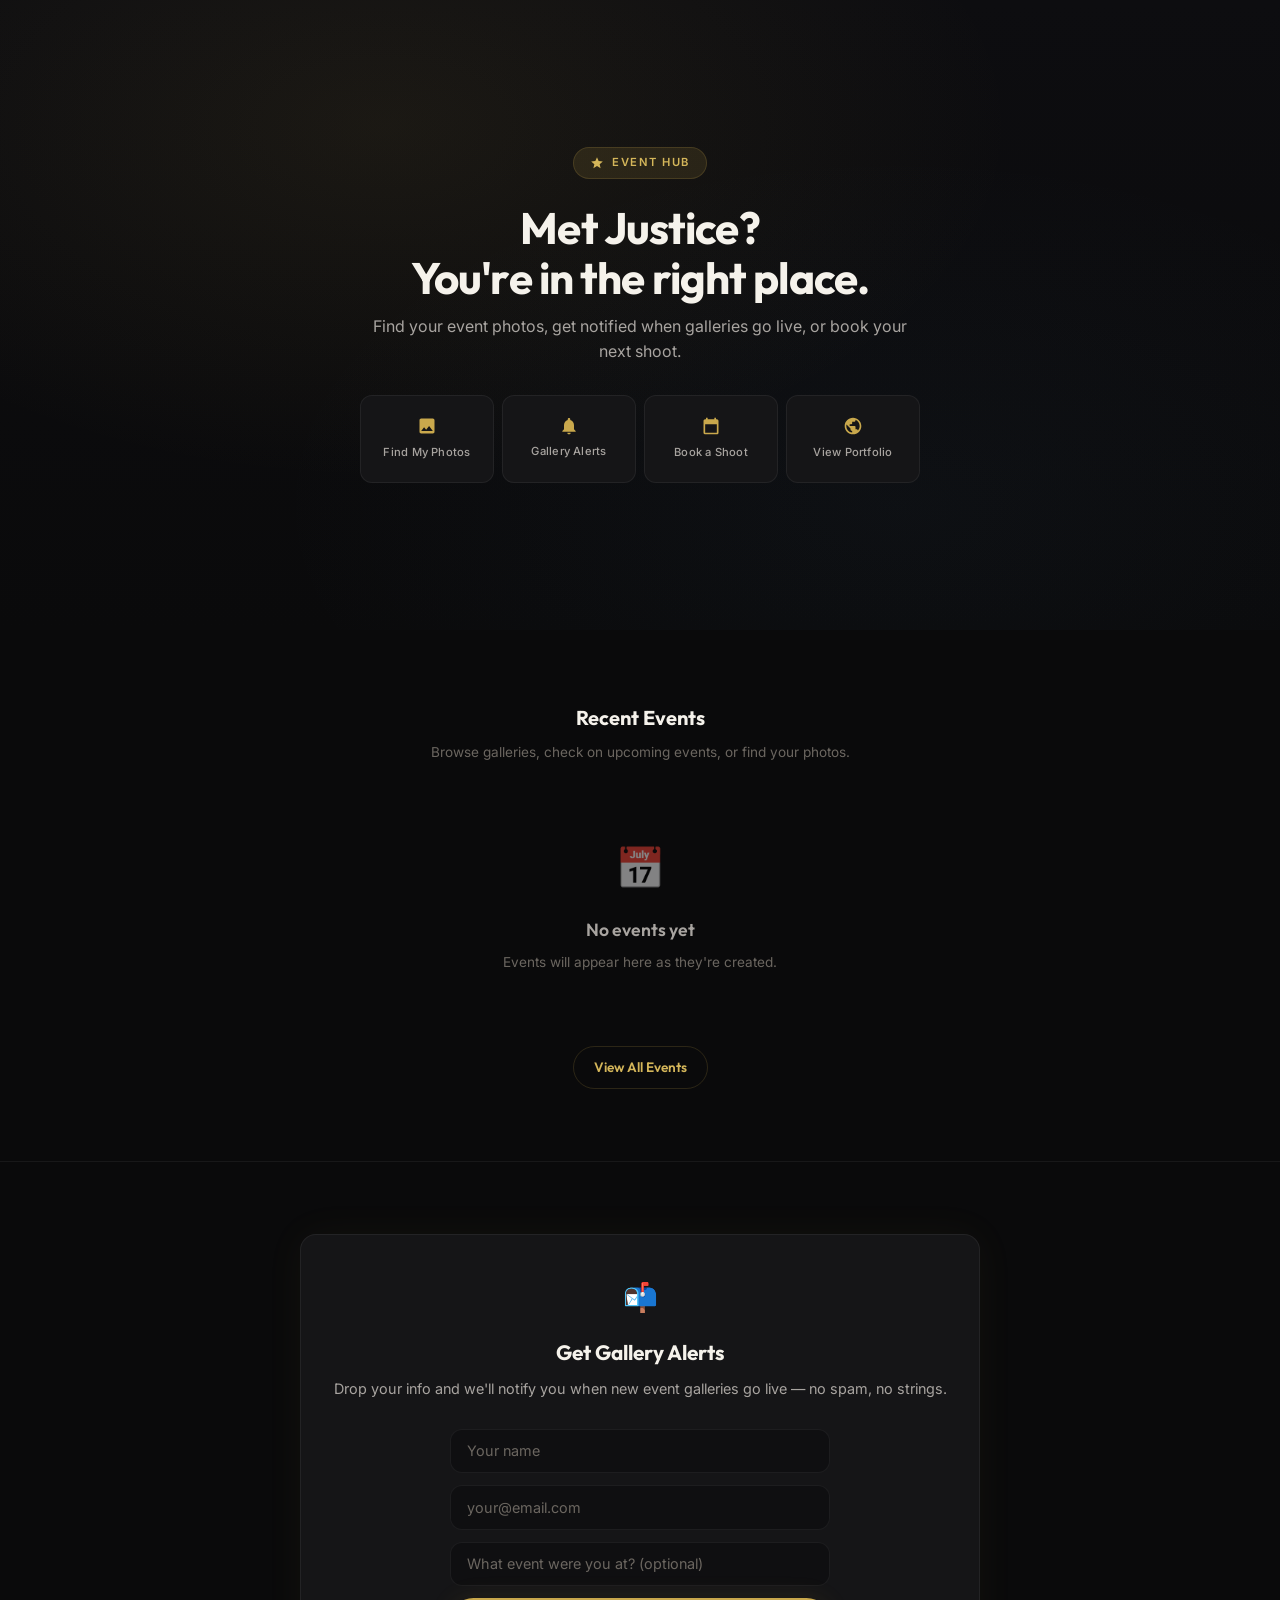
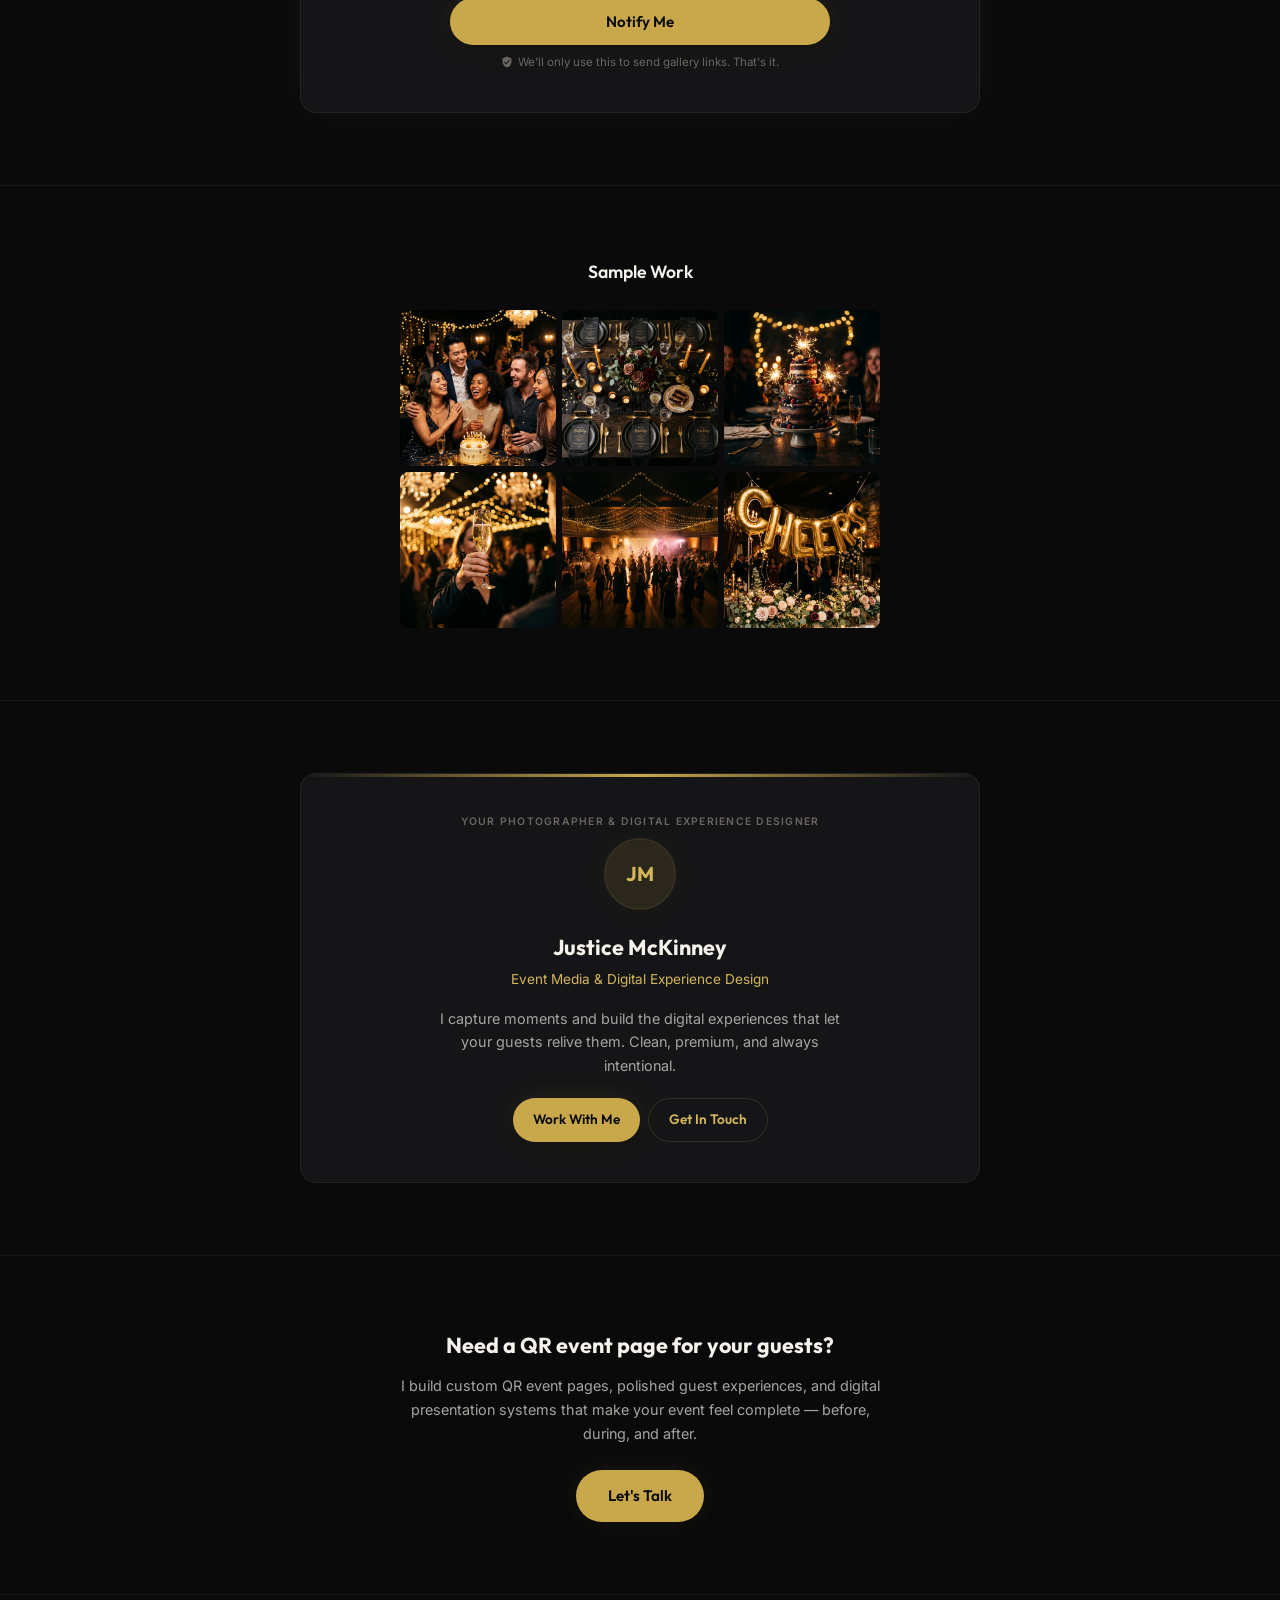
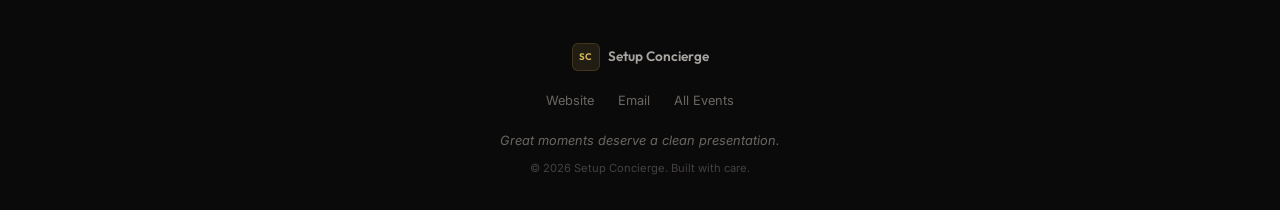
==== commit cf76a804: "feat: R2 storage-fed gallery architecture - Added Pages Functions API layer (/api/events, /api/event" ====
--- a/events/index.html
+++ b/events/index.html
@@ -214,36 +214,7 @@
   <!-- =====================
        EVENTS REGISTRY
        ===================== -->
-  <script>
-    /* FUTURE: Replace with API call to CMS / Supabase / Airtable / Firebase
-       Example: const EVENTS_REGISTRY = await fetch('/api/events').then(r => r.json()); */
-    const EVENTS_REGISTRY = [
-      {
-        slug: 'malakais-birthday',
-        title: "Malakai's Birthday Celebration",
-        date: 'November 5, 2026',
-        location: 'Chicago, Illinois',
-        status: 'gallery-live',
-        coverImage: 'malakais-birthday/images/hero.png',
-      },
-      {
-        slug: 'johnson-wedding-reception',
-        title: 'Johnson Wedding Reception',
-        date: 'December 14, 2026',
-        location: 'Oak Park, Illinois',
-        status: 'preview-available',
-        coverImage: '',
-      },
-      {
-        slug: 'anderson-corporate-gala',
-        title: 'Anderson Corporate Gala',
-        date: 'January 18, 2027',
-        location: 'Downtown Chicago',
-        status: 'coming-soon',
-        coverImage: '',
-      },
-    ];
-  </script>
+  <!-- Events loaded dynamically from /api/events -->
   <script src="./js/events.js"></script>
 </body>
 </html>
